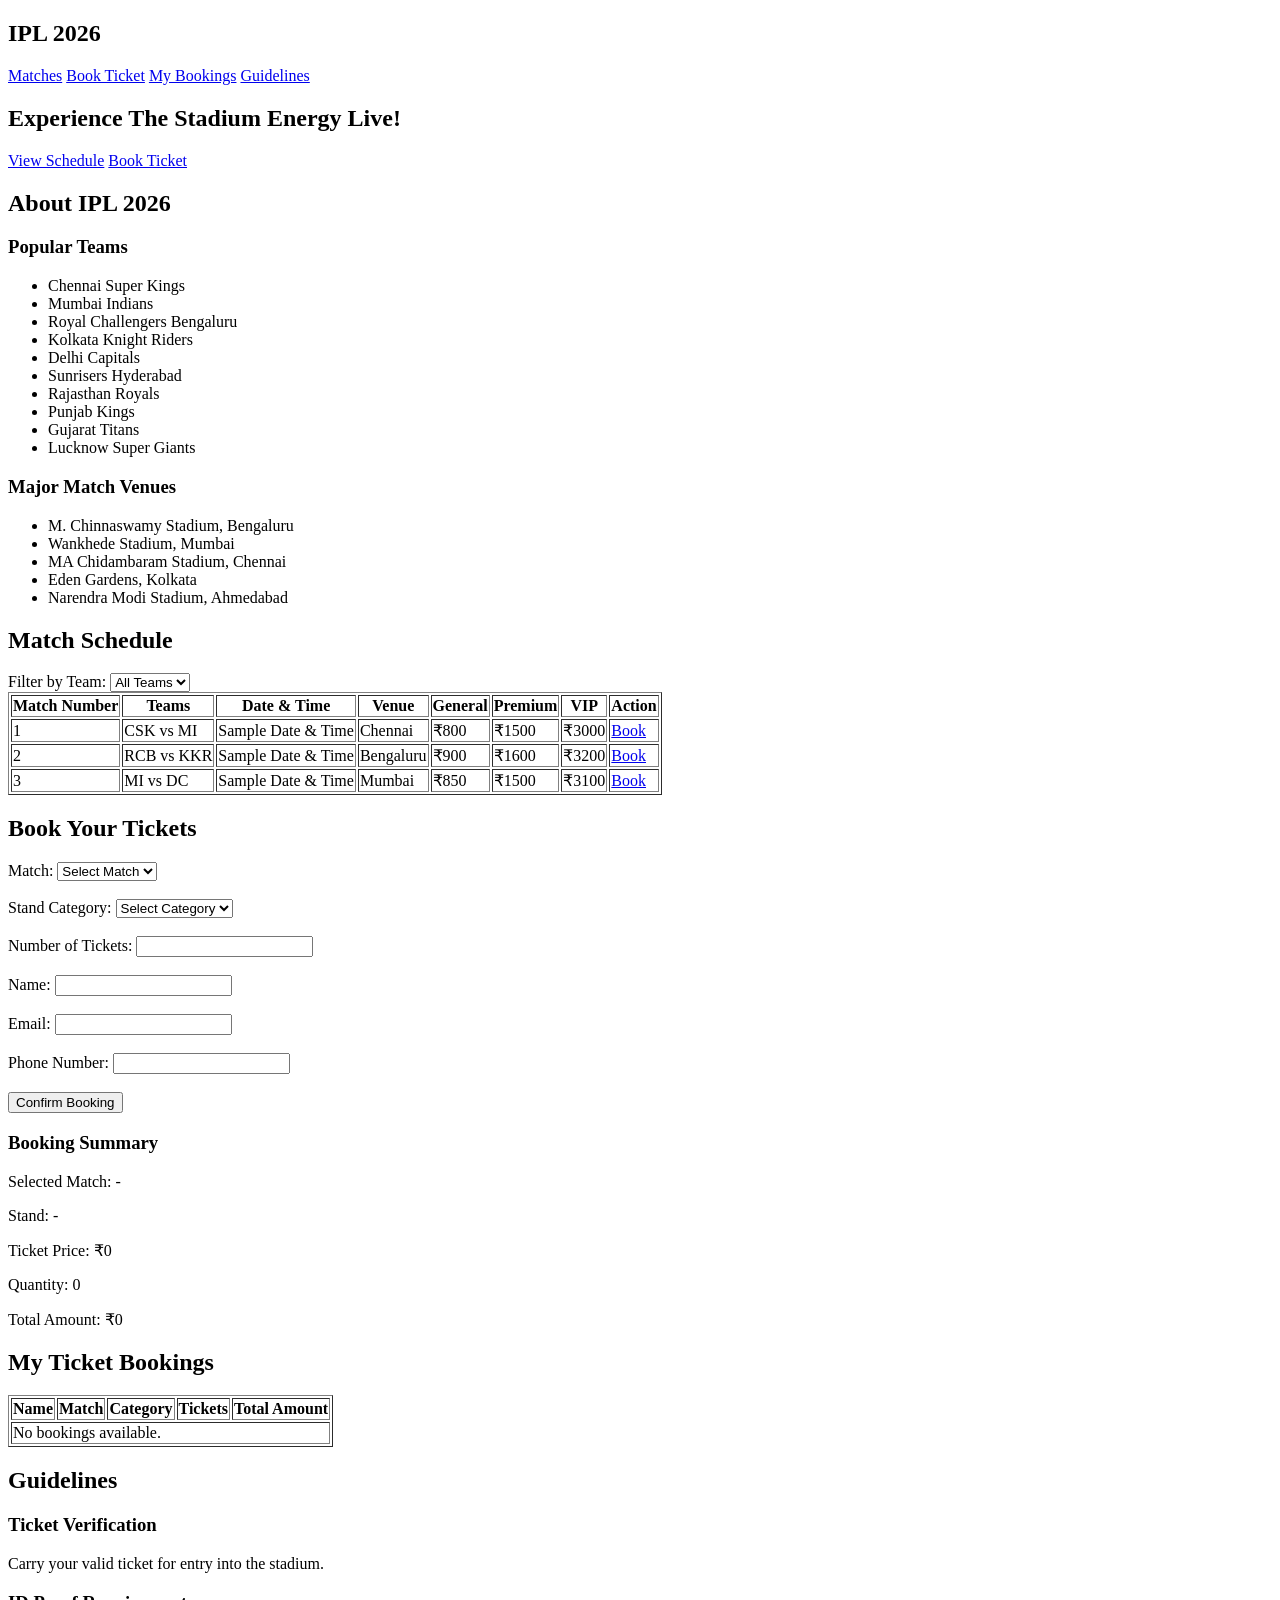
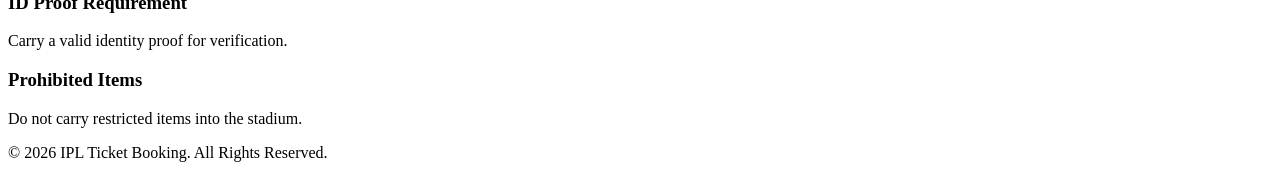
==== Webapp/index.html @ de288702 "Add Activity 1 HTML structure" ====
<!DOCTYPE html>
<html lang="en">

<head>
    <meta charset="UTF-8">
    <meta name="viewport" content="width=device-width, initial-scale=1.0">
    <title>IPL Ticket Booking</title>
    <link rel="stylesheet" href="../CSS/styles.css">
</head>

<body>

    <!-- Navigation Bar -->
    <header>
        <nav>
            <h2>IPL 2026</h2>
            <a href="#matches">Matches</a>
            <a href="#booking">Book Ticket</a>
            <a href="#my-bookings">My Bookings</a>
            <a href="#guidelines">Guidelines</a>
        </nav>
    </header>

    <main>

        <!-- Hero Section -->
        <section id="home">
            <h1>Experience The Stadium Energy Live!</h1>
            <a href="#matches">View Schedule</a>
            <a href="#booking">Book Ticket</a>
        </section>

        <!-- About IPL -->
        <section id="about">
            <h2>About IPL 2026</h2>

            <h3>Popular Teams</h3>
            <ul>
                <li>Chennai Super Kings</li>
                <li>Mumbai Indians</li>
                <li>Royal Challengers Bengaluru</li>
                <li>Kolkata Knight Riders</li>
                <li>Delhi Capitals</li>
                <li>Sunrisers Hyderabad</li>
                <li>Rajasthan Royals</li>
                <li>Punjab Kings</li>
                <li>Gujarat Titans</li>
                <li>Lucknow Super Giants</li>
            </ul>

            <h3>Major Match Venues</h3>
            <ul>
                <li>M. Chinnaswamy Stadium, Bengaluru</li>
                <li>Wankhede Stadium, Mumbai</li>
                <li>MA Chidambaram Stadium, Chennai</li>
                <li>Eden Gardens, Kolkata</li>
                <li>Narendra Modi Stadium, Ahmedabad</li>
            </ul>
        </section>

        <!-- Match Schedule -->
        <section id="matches">
            <h2>Match Schedule</h2>

            <label for="teamFilter">Filter by Team:</label>
            <select id="teamFilter">
                <option>All Teams</option>
                <option>CSK</option>
                <option>MI</option>
                <option>RCB</option>
                <option>KKR</option>
                <option>DC</option>
            </select>

            <table border="1">
                <thead>
                    <tr>
                        <th>Match Number</th>
                        <th>Teams</th>
                        <th>Date &amp; Time</th>
                        <th>Venue</th>
                        <th>General</th>
                        <th>Premium</th>
                        <th>VIP</th>
                        <th>Action</th>
                    </tr>
                </thead>

                <tbody>
                    <tr>
                        <td>1</td>
                        <td>CSK vs MI</td>
                        <td>Sample Date &amp; Time</td>
                        <td>Chennai</td>
                        <td>₹800</td>
                        <td>₹1500</td>
                        <td>₹3000</td>
                        <td><a href="#booking">Book</a></td>
                    </tr>

                    <tr>
                        <td>2</td>
                        <td>RCB vs KKR</td>
                        <td>Sample Date &amp; Time</td>
                        <td>Bengaluru</td>
                        <td>₹900</td>
                        <td>₹1600</td>
                        <td>₹3200</td>
                        <td><a href="#booking">Book</a></td>
                    </tr>

                    <tr>
                        <td>3</td>
                        <td>MI vs DC</td>
                        <td>Sample Date &amp; Time</td>
                        <td>Mumbai</td>
                        <td>₹850</td>
                        <td>₹1500</td>
                        <td>₹3100</td>
                        <td><a href="#booking">Book</a></td>
                    </tr>
                </tbody>
            </table>
        </section>

        <!-- Ticket Booking Form -->
        <section id="booking">
            <h2>Book Your Tickets</h2>

            <form>
                <label for="match">Match:</label>
                <select id="match">
                    <option>Select Match</option>
                    <option>CSK vs MI</option>
                    <option>RCB vs KKR</option>
                    <option>MI vs DC</option>
                </select>

                <br><br>

                <label for="category">Stand Category:</label>
                <select id="category">
                    <option>Select Category</option>
                    <option>General</option>
                    <option>Premium</option>
                    <option>VIP</option>
                </select>

                <br><br>

                <label for="quantity">Number of Tickets:</label>
                <input type="number" id="quantity" min="1">

                <br><br>

                <label for="name">Name:</label>
                <input type="text" id="name">

                <br><br>

                <label for="email">Email:</label>
                <input type="email" id="email">

                <br><br>

                <label for="phone">Phone Number:</label>
                <input type="tel" id="phone">

                <br><br>

                <button type="submit">Confirm Booking</button>
            </form>

            <!-- Booking Summary -->
            <aside>
                <h3>Booking Summary</h3>
                <p>Selected Match: -</p>
                <p>Stand: -</p>
                <p>Ticket Price: ₹0</p>
                <p>Quantity: 0</p>
                <p>Total Amount: ₹0</p>
            </aside>
        </section>

        <!-- My Bookings -->
        <section id="my-bookings">
            <h2>My Ticket Bookings</h2>

            <table border="1">
                <thead>
                    <tr>
                        <th>Name</th>
                        <th>Match</th>
                        <th>Category</th>
                        <th>Tickets</th>
                        <th>Total Amount</th>
                    </tr>
                </thead>

                <tbody>
                    <tr>
                        <td colspan="5">No bookings available.</td>
                    </tr>
                </tbody>
            </table>
        </section>

        <!-- Guidelines -->
        <section id="guidelines">
            <h2>Guidelines</h2>

            <article>
                <h3>Ticket Verification</h3>
                <p>Carry your valid ticket for entry into the stadium.</p>
            </article>

            <article>
                <h3>ID Proof Requirement</h3>
                <p>Carry a valid identity proof for verification.</p>
            </article>

            <article>
                <h3>Prohibited Items</h3>
                <p>Do not carry restricted items into the stadium.</p>
            </article>
        </section>

    </main>

    <!-- Footer -->
    <footer>
        <p>&copy; 2026 IPL Ticket Booking. All Rights Reserved.</p>
    </footer>

</body>
</html>
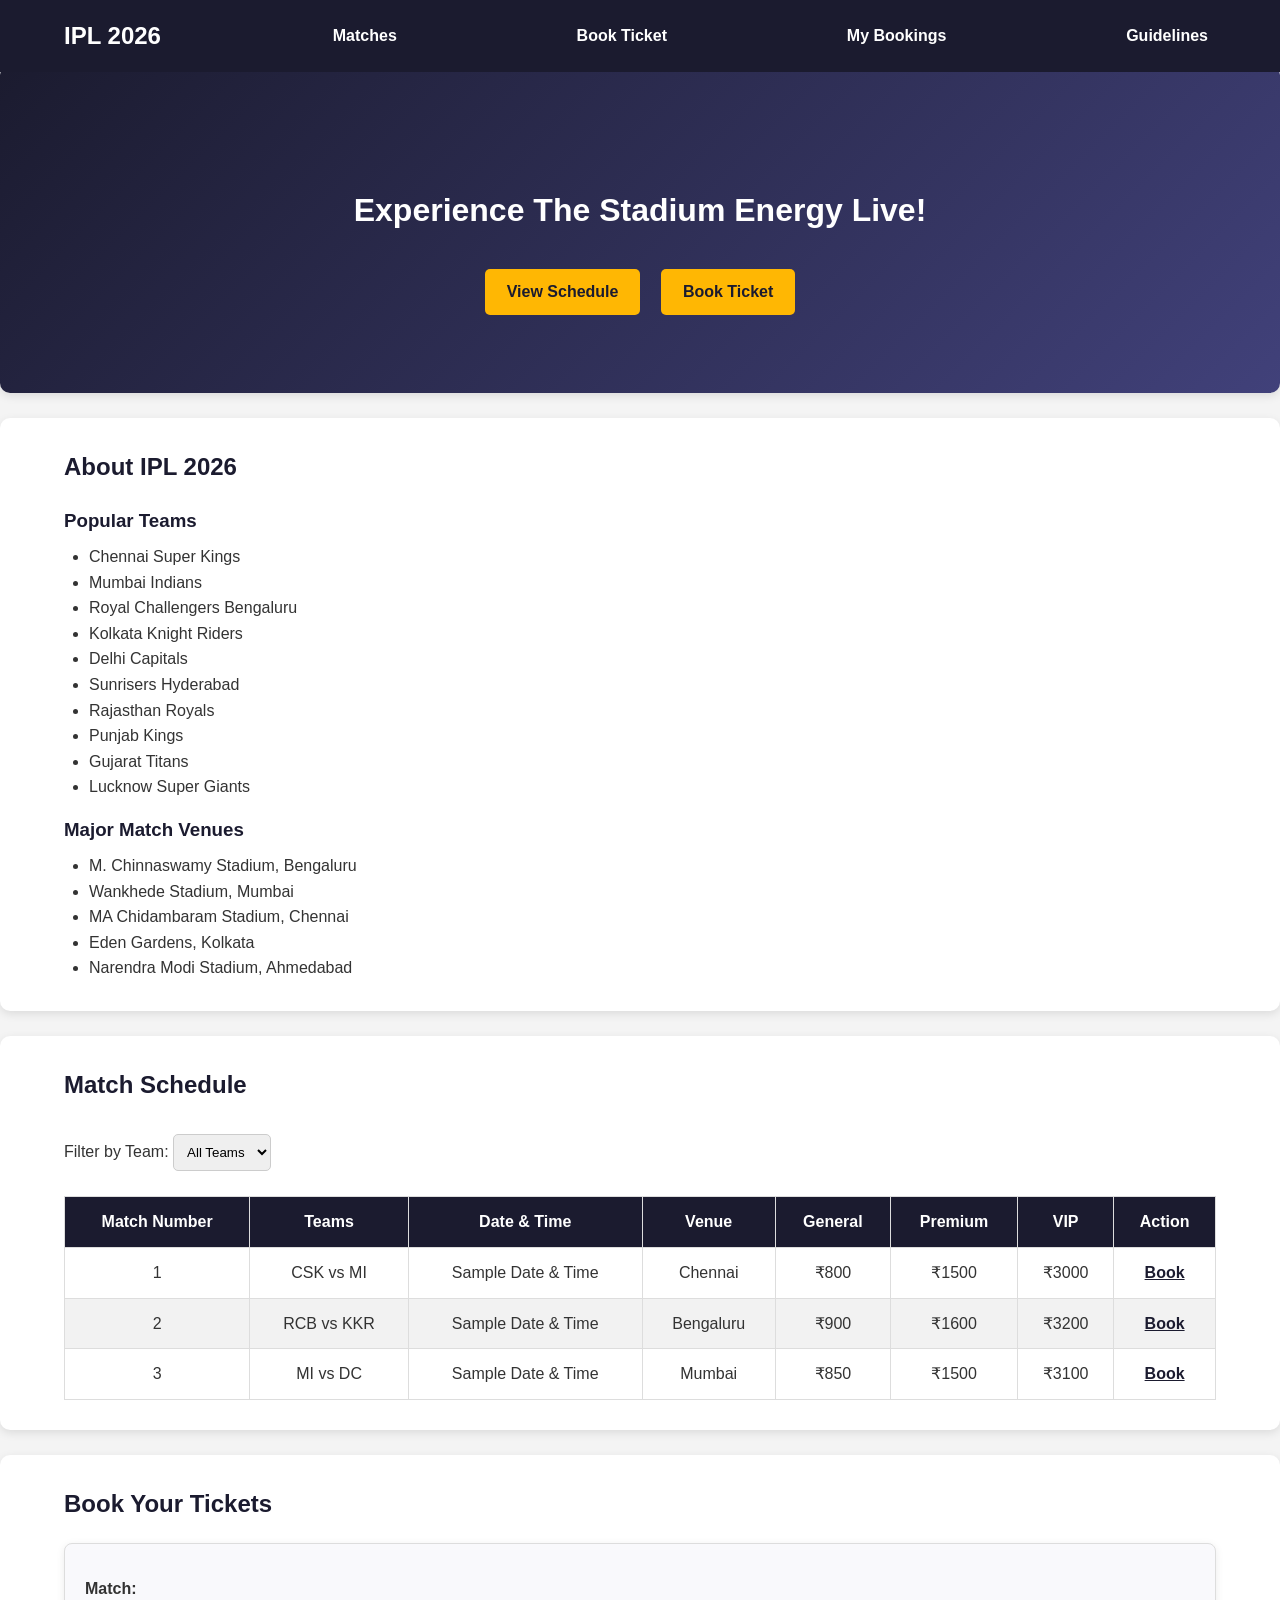
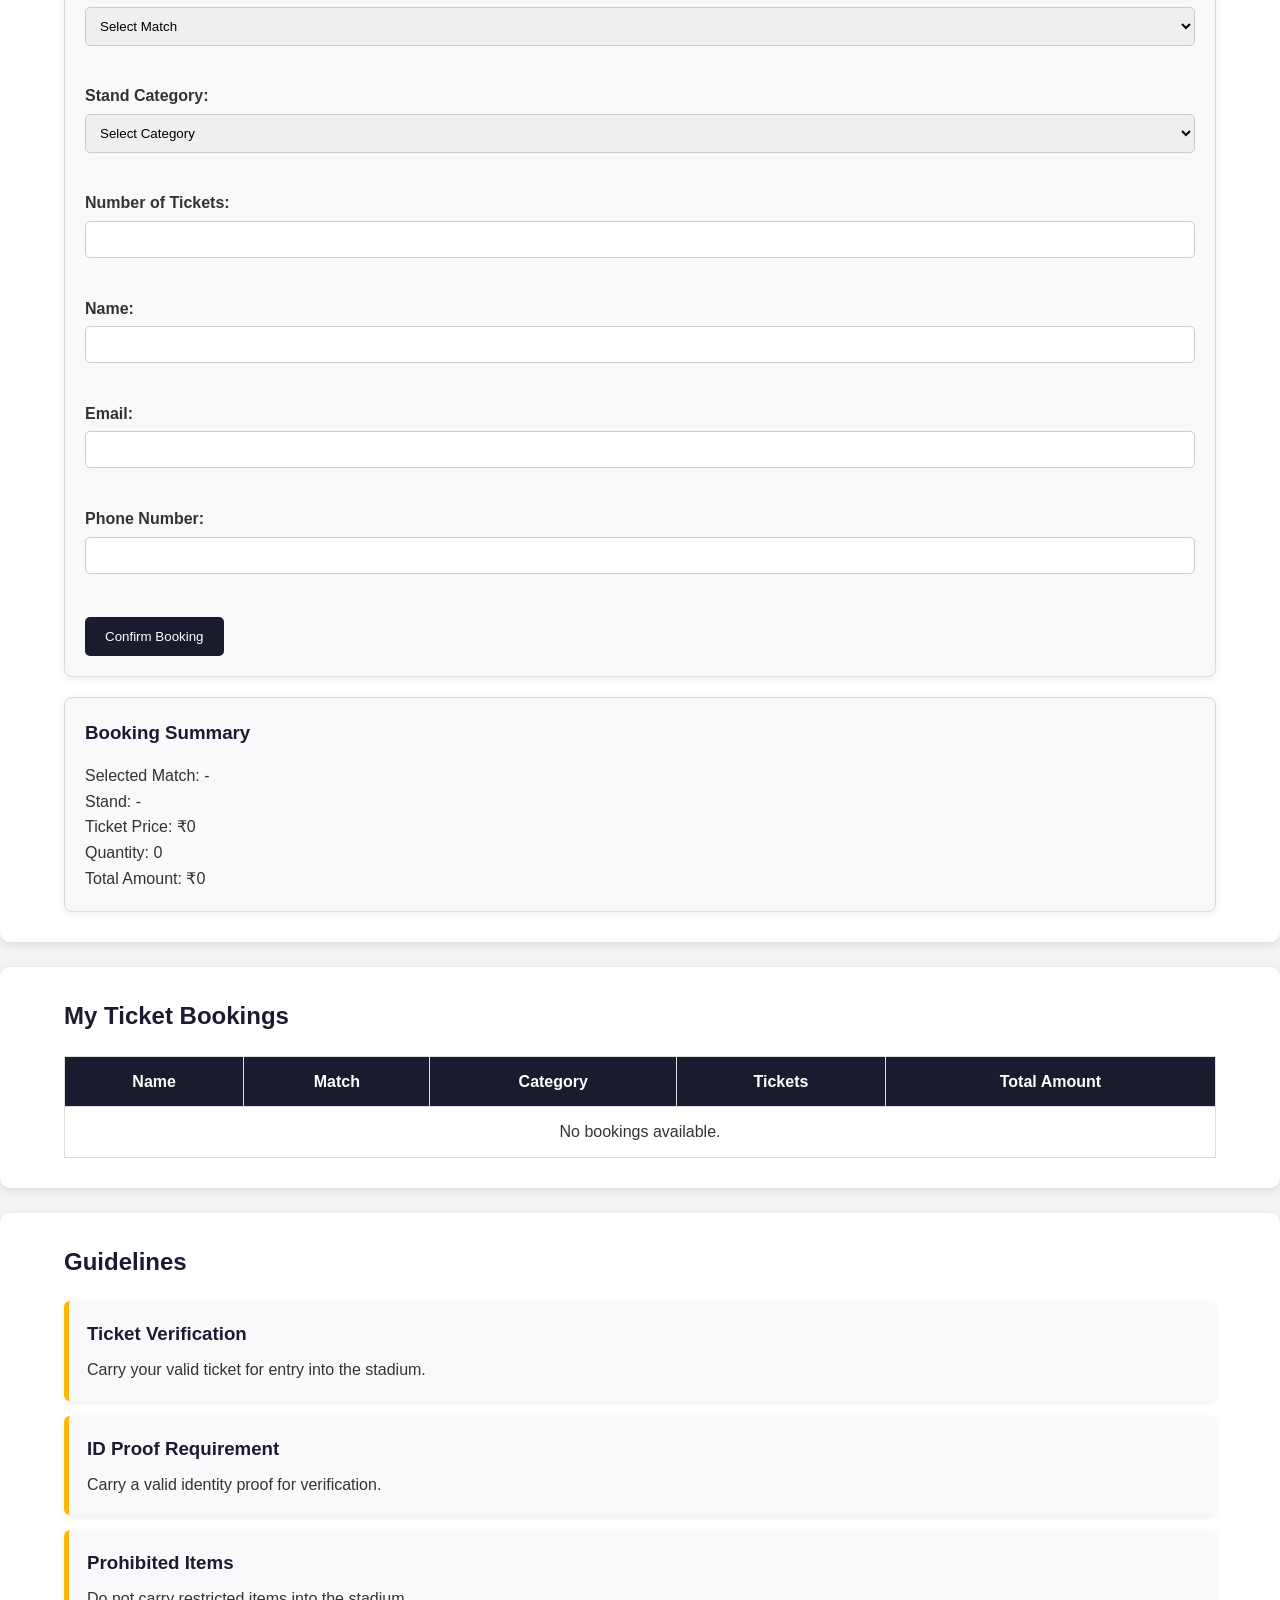
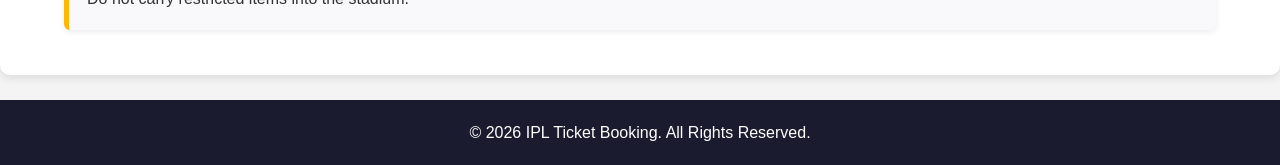
==== commit 23b6c16f: "Add Activity 3 booking form with HTML5 validation" ====
--- a/Webapp/index.html
+++ b/Webapp/index.html
@@ -16,7 +16,7 @@
         <nav>
             <h2>IPL 2026</h2>
             <a href="#matches">Matches</a>
-            <a href="#booking">Book Ticket</a>
+            <a href="booking.html">Book Ticket</a>
             <a href="#my-bookings">My Bookings</a>
             <a href="#guidelines">Guidelines</a>
         </nav>
@@ -28,7 +28,7 @@
         <section id="home">
             <h1>Experience The Stadium Energy Live!</h1>
             <a href="#matches">View Schedule</a>
-            <a href="#booking">Book Ticket</a>
+            <a href="booking.html">Book Ticket</a>
         </section>
 
         <!-- About IPL -->
--- a/CSS/styles.css
+++ b/CSS/styles.css
@@ -0,0 +1,262 @@
+
+/* 1. CSS Variables */
+:root {
+    --primary-color: #1b1b2f;
+    --accent-color: #ffb703;
+    --background-color: #f4f4f4;
+    --text-color: #333333;
+}
+
+/* 2. General Styling */
+* {
+    margin: 0;
+    padding: 0;
+    box-sizing: border-box;
+}
+
+html {
+    scroll-behavior: smooth;
+}
+
+body {
+    font-family: Arial, sans-serif;
+    background-color: var(--background-color);
+    color: var(--text-color);
+    line-height: 1.6;
+}
+
+/* 3. Navigation Bar */
+header {
+    background-color: var(--primary-color);
+    padding: 15px 5%;
+    position: fixed;
+    top: 0;
+    left: 0;
+    width: 100%;
+    z-index: 1000;
+}
+
+nav {
+    display: flex;
+    justify-content: space-between;
+    align-items: center;
+    flex-wrap: wrap;
+    gap: 15px;
+}
+
+nav h2 {
+    color: white;
+}
+
+nav a {
+    color: white;
+    text-decoration: none;
+    font-weight: bold;
+    padding: 8px;
+}
+
+nav a:hover {
+    color: var(--accent-color);
+}
+
+/* 4. Hero Section */
+#home {
+    background: linear-gradient(135deg, #1b1b2f, #41417a);
+    color: white;
+    text-align: center;
+    padding: 120px 20px 70px;
+    margin-top: 65px;
+}
+
+#home h1 {
+    font-size: 32px;
+    margin-bottom: 25px;
+}
+
+#home a {
+    display: inline-block;
+    background-color: var(--accent-color);
+    color: var(--primary-color);
+    text-decoration: none;
+    padding: 10px 22px;
+    margin: 8px;
+    border-radius: 5px;
+    font-weight: bold;
+}
+
+#home a:hover {
+    background-color: white;
+}
+
+/* 5. Common Section Styling */
+section {
+    background-color: white;
+    padding: 30px 5%;
+    margin: 25px auto;
+    border-radius: 10px;
+    box-shadow: 0 3px 10px rgba(0, 0, 0, 0.1);
+}
+
+section h2 {
+    color: var(--primary-color);
+    margin-bottom: 20px;
+}
+
+/* 6. About Section */
+#about h3 {
+    margin: 15px 0 8px;
+    color: var(--primary-color);
+}
+
+#about ul {
+    padding-left: 25px;
+}
+
+/* 7. Match Schedule Table */
+#matches select {
+    padding: 9px;
+    margin: 10px 0;
+    border: 1px solid #ccc;
+    border-radius: 5px;
+}
+
+table {
+    width: 100%;
+    border-collapse: collapse;
+    margin-top: 15px;
+    background-color: white;
+}
+
+th, td {
+    border: 1px solid #ddd;
+    padding: 12px;
+    text-align: center;
+}
+
+th {
+    background-color: var(--primary-color);
+    color: white;
+}
+
+tr:nth-child(even) {
+    background-color: #f2f2f2;
+}
+
+td a {
+    color: var(--primary-color);
+    font-weight: bold;
+}
+
+/* 8. Booking Form */
+#booking form {
+    padding: 20px;
+    background-color: #f9f9fc;
+    border: 1px solid #ddd;
+    border-radius: 8px;
+    box-shadow: 0 2px 8px rgba(0, 0, 0, 0.08);
+}
+
+#booking label {
+    display: block;
+    margin-top: 12px;
+    font-weight: bold;
+}
+
+#booking input,
+#booking select {
+    width: 100%;
+    padding: 10px;
+    margin-top: 5px;
+    border: 1px solid #ccc;
+    border-radius: 5px;
+}
+
+/* 9. Buttons */
+button {
+    background-color: var(--primary-color);
+    color: white;
+    padding: 12px 20px;
+    margin-top: 18px;
+    border: none;
+    border-radius: 5px;
+    cursor: pointer;
+}
+
+button:hover {
+    background-color: var(--accent-color);
+    color: var(--primary-color);
+}
+
+/* 10. Booking Summary Card */
+#booking aside {
+    background-color: #f9f9fc;
+    padding: 20px;
+    margin-top: 20px;
+    border: 1px solid #ddd;
+    border-radius: 8px;
+    box-shadow: 0 2px 8px rgba(0, 0, 0, 0.08);
+}
+
+#booking aside h3 {
+    color: var(--primary-color);
+    margin-bottom: 15px;
+}
+
+/* 11. My Bookings Section */
+#my-bookings {
+    overflow-x: auto;
+}
+
+/* 12. Guidelines Cards */
+#guidelines article {
+    background-color: #f9f9fc;
+    padding: 18px;
+    margin: 15px 0;
+    border-left: 5px solid var(--accent-color);
+    border-radius: 6px;
+    box-shadow: 0 2px 6px rgba(0, 0, 0, 0.08);
+}
+
+#guidelines article h3 {
+    color: var(--primary-color);
+    margin-bottom: 8px;
+}
+
+/* 13. Footer */
+footer {
+    background-color: var(--primary-color);
+    color: white;
+    text-align: center;
+    padding: 20px;
+    margin-top: 25px;
+}
+
+/* 14. Responsive Design */
+@media (max-width: 700px) {
+    nav {
+        justify-content: center;
+    }
+
+    nav h2 {
+        width: 100%;
+        text-align: center;
+    }
+
+    #home h1 {
+        font-size: 25px;
+    }
+
+    #matches {
+        overflow-x: auto;
+    }
+
+    #matches table {
+        min-width: 650px;
+    }
+}
+
+/* Booking Page Spacing */
+.booking-main {
+    padding-top: 85px;
+}
+
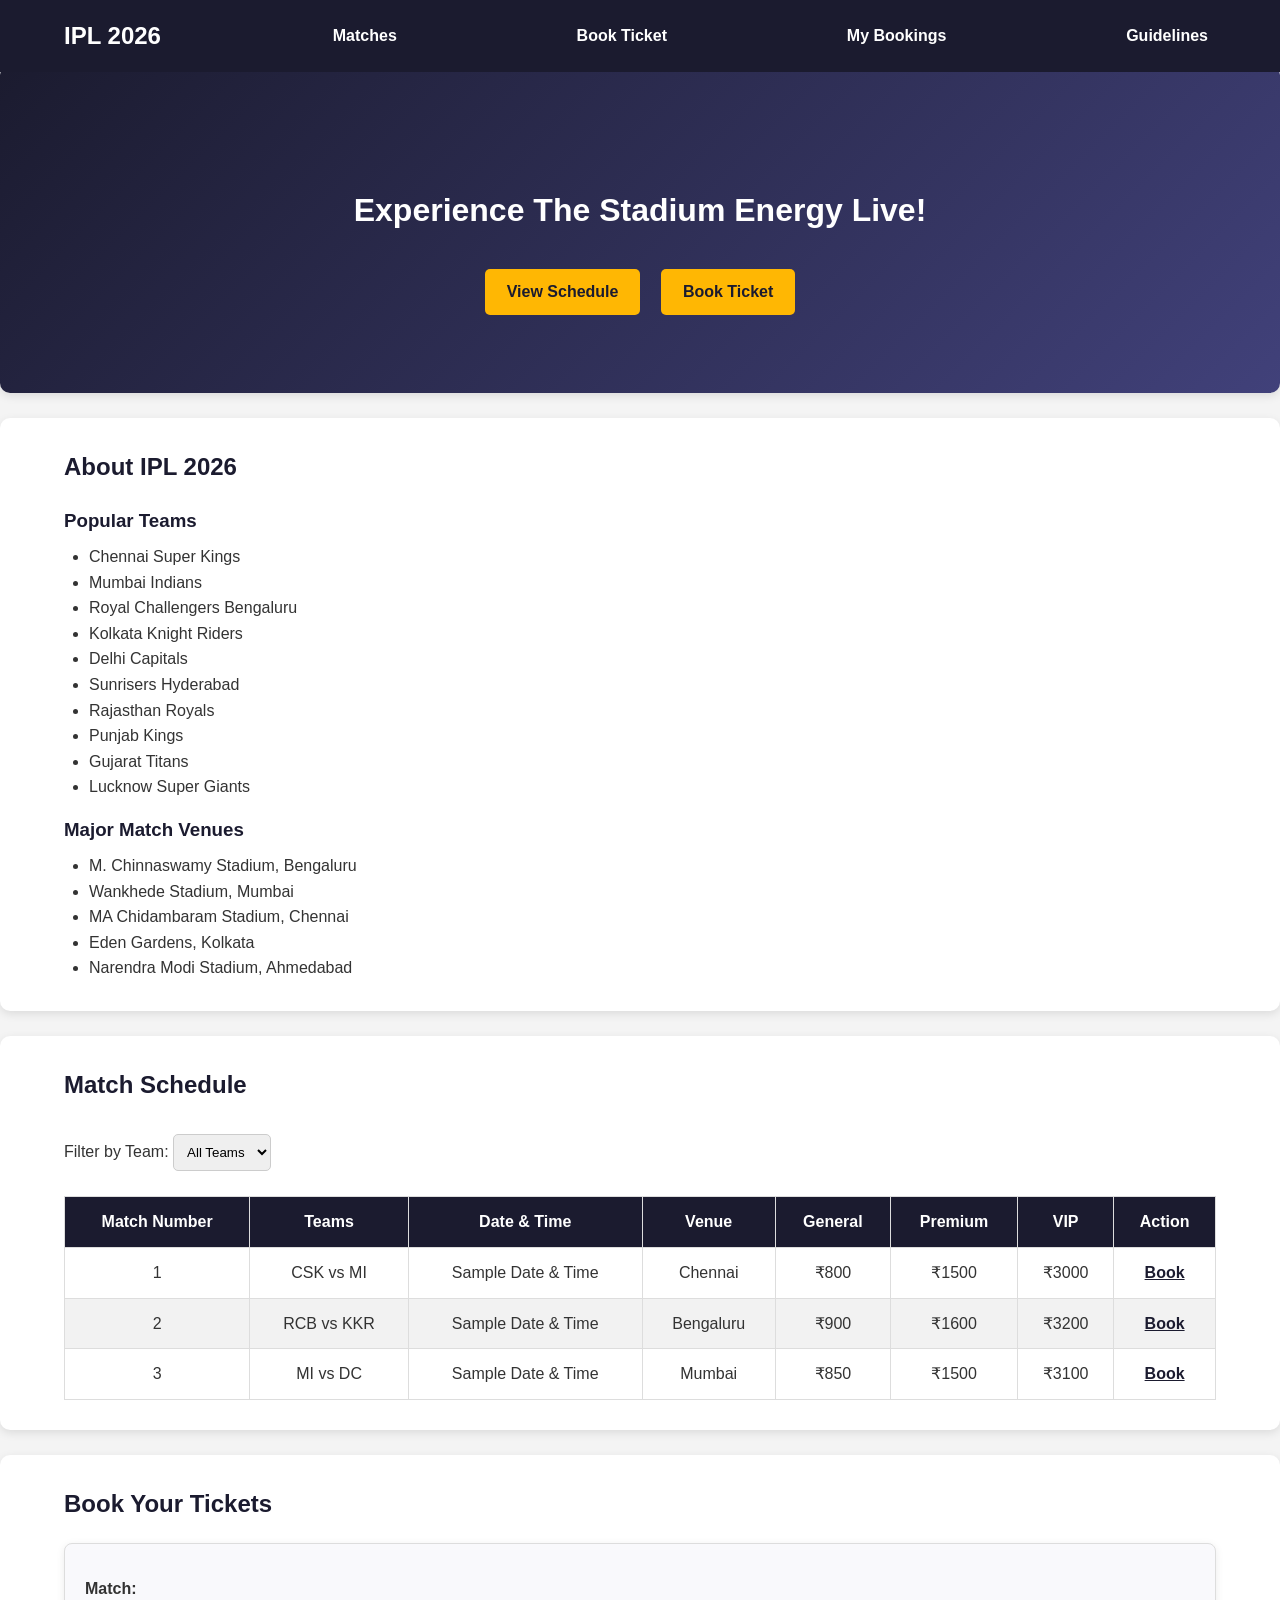
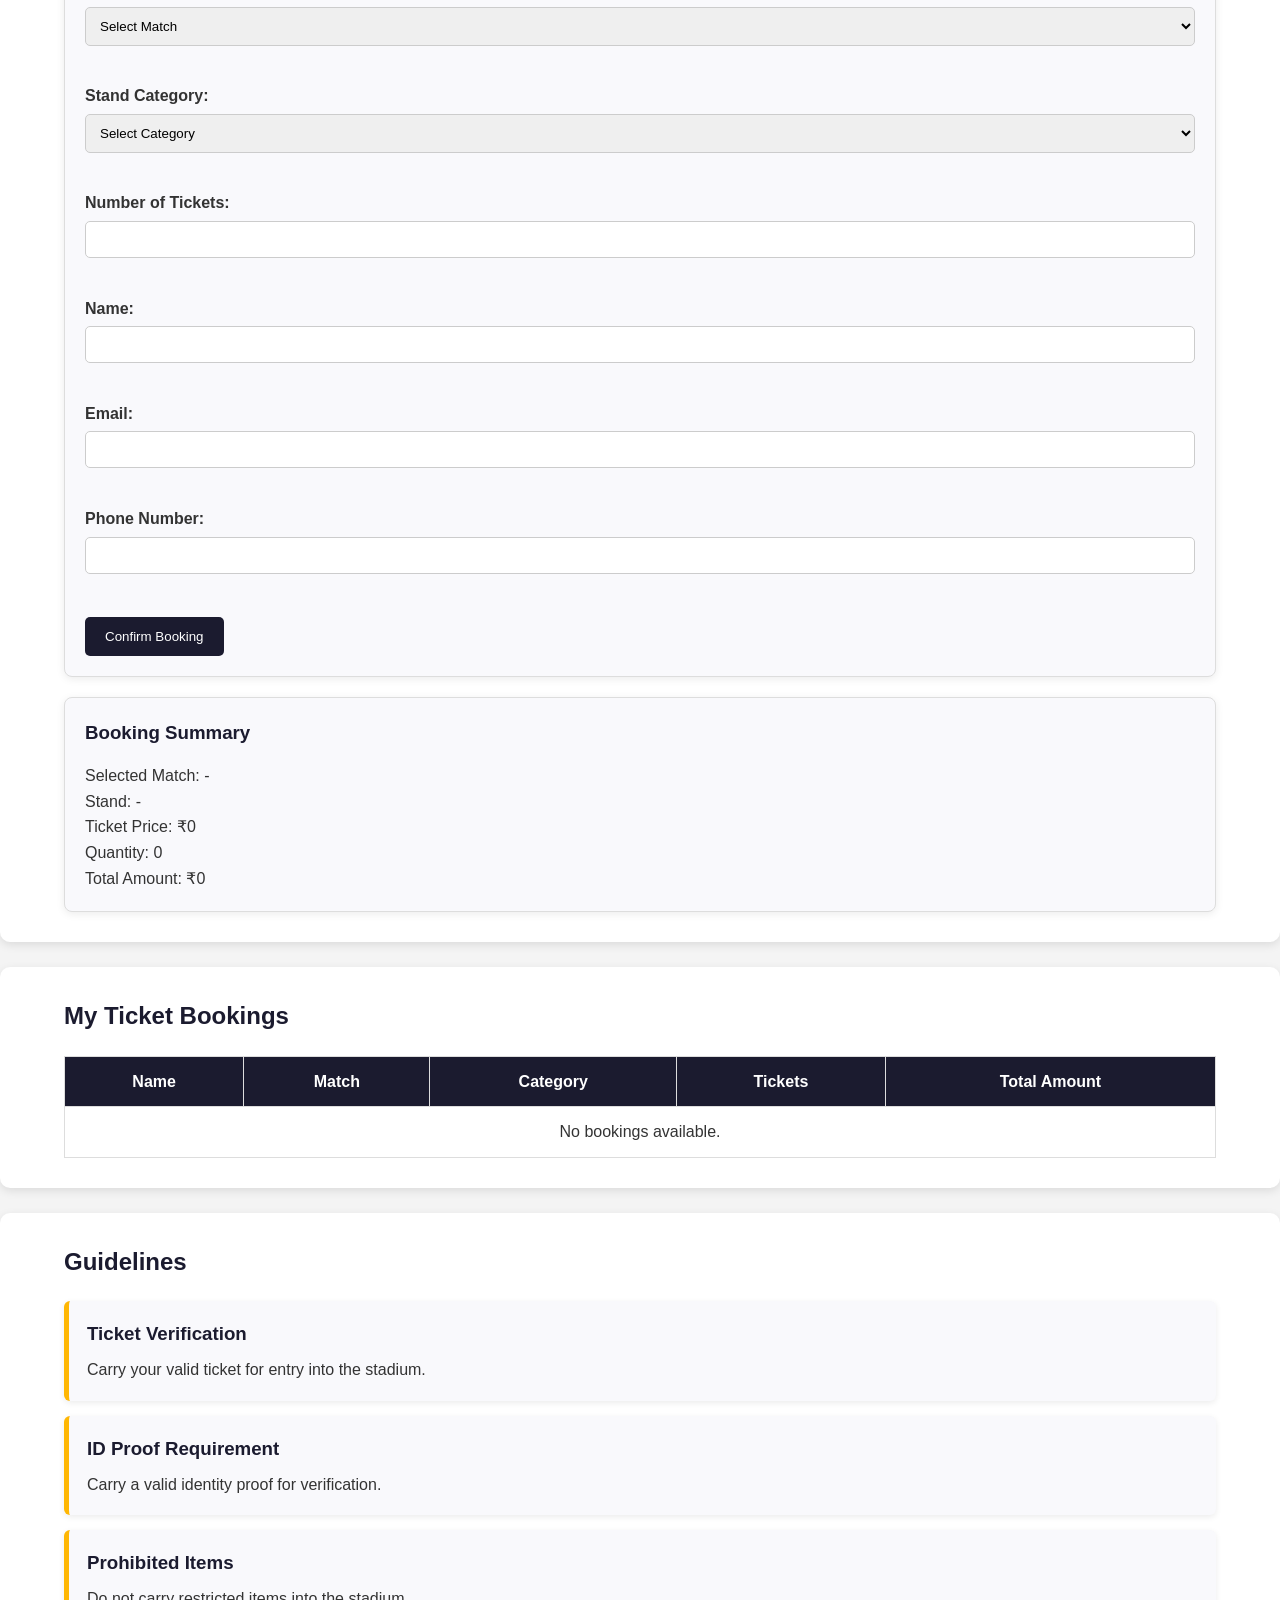
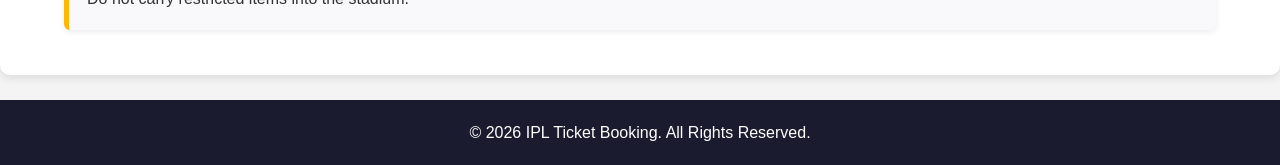
==== commit 59e9af30: "Complete Activity 5 JavaScript interactions" ====
--- a/Webapp/index.html
+++ b/Webapp/index.html
@@ -28,7 +28,7 @@
         <section id="home">
             <h1>Experience The Stadium Energy Live!</h1>
             <a href="#matches">View Schedule</a>
-            <a href="booking.html">Book Ticket</a>
+            <a href="#booking">Book Ticket</a>
         </section>
 
         <!-- About IPL -->
@@ -65,12 +65,12 @@
 
             <label for="teamFilter">Filter by Team:</label>
             <select id="teamFilter">
-                <option>All Teams</option>
-                <option>CSK</option>
-                <option>MI</option>
-                <option>RCB</option>
-                <option>KKR</option>
-                <option>DC</option>
+                <option value="all">All Teams</option>
+                <option value="CSK">CSK</option>
+                <option value="MI">MI</option>
+                <option value="RCB">RCB</option>
+                <option value="KKR">KKR</option>
+                <option value="DC">DC</option>
             </select>
 
             <table border="1">
@@ -87,8 +87,8 @@
                     </tr>
                 </thead>
 
-                <tbody>
-                    <tr>
+                <tbody id="matchTable">
+                    <tr data-teams="CSK MI">
                         <td>1</td>
                         <td>CSK vs MI</td>
                         <td>Sample Date &amp; Time</td>
@@ -96,10 +96,10 @@
                         <td>₹800</td>
                         <td>₹1500</td>
                         <td>₹3000</td>
-                        <td><a href="#booking">Book</a></td>
-                    </tr>
-
-                    <tr>
+                        <td><a href="#booking" class="book-btn">Book</a></td>
+                    </tr>
+
+                    <tr data-teams="RCB KKR">
                         <td>2</td>
                         <td>RCB vs KKR</td>
                         <td>Sample Date &amp; Time</td>
@@ -107,10 +107,10 @@
                         <td>₹900</td>
                         <td>₹1600</td>
                         <td>₹3200</td>
-                        <td><a href="#booking">Book</a></td>
-                    </tr>
-
-                    <tr>
+                        <td><a href="#booking" class="book-btn">Book</a></td>
+                    </tr>
+
+                    <tr data-teams="MI DC">
                         <td>3</td>
                         <td>MI vs DC</td>
                         <td>Sample Date &amp; Time</td>
@@ -118,7 +118,7 @@
                         <td>₹850</td>
                         <td>₹1500</td>
                         <td>₹3100</td>
-                        <td><a href="#booking">Book</a></td>
+                        <td><a href="#booking" class="book-btn">Book</a></td>
                     </tr>
                 </tbody>
             </table>
@@ -128,10 +128,10 @@
         <section id="booking">
             <h2>Book Your Tickets</h2>
 
-            <form>
+            <form id="bookingForm">
                 <label for="match">Match:</label>
                 <select id="match">
-                    <option>Select Match</option>
+                    <option value="">Select Match</option>
                     <option>CSK vs MI</option>
                     <option>RCB vs KKR</option>
                     <option>MI vs DC</option>
@@ -141,7 +141,7 @@
 
                 <label for="category">Stand Category:</label>
                 <select id="category">
-                    <option>Select Category</option>
+                    <option value="">Select Category</option>
                     <option>General</option>
                     <option>Premium</option>
                     <option>VIP</option>
@@ -175,11 +175,11 @@
             <!-- Booking Summary -->
             <aside>
                 <h3>Booking Summary</h3>
-                <p>Selected Match: -</p>
-                <p>Stand: -</p>
-                <p>Ticket Price: ₹0</p>
-                <p>Quantity: 0</p>
-                <p>Total Amount: ₹0</p>
+                <p>Selected Match: <span id="summaryMatch">-</span></p>
+                <p>Stand: <span id="summaryCategory">-</span></p>
+                <p>Ticket Price: ₹<span id="ticketPrice">0</span></p>
+                <p>Quantity: <span id="summaryQuantity">0</span></p>
+                <p>Total Amount: ₹<span id="totalPrice">0</span></p>
             </aside>
         </section>
 
@@ -198,7 +198,7 @@
                     </tr>
                 </thead>
 
-                <tbody>
+                <tbody id="bookingTable">
                     <tr>
                         <td colspan="5">No bookings available.</td>
                     </tr>
@@ -233,5 +233,11 @@
         <p>&copy; 2026 IPL Ticket Booking. All Rights Reserved.</p>
     </footer>
 
+    <!-- Toast Notification -->
+    <div id="toast" class="toast"></div>
+
+    <!-- JavaScript -->
+    <script src="../JS/app.js"></script>
+
 </body>
 </html>
--- a/CSS/styles.css
+++ b/CSS/styles.css
@@ -259,4 +259,22 @@
 .booking-main {
     padding-top: 85px;
 }
-
+/* Toast Notification */
+.toast {
+    visibility: hidden;
+    min-width: 250px;
+    background-color: #333;
+    color: white;
+    text-align: center;
+    border-radius: 8px;
+    padding: 15px;
+    position: fixed;
+    bottom: 30px;
+    left: 50%;
+    transform: translateX(-50%);
+    z-index: 1000;
+}
+
+.toast.show {
+    visibility: visible;
+}
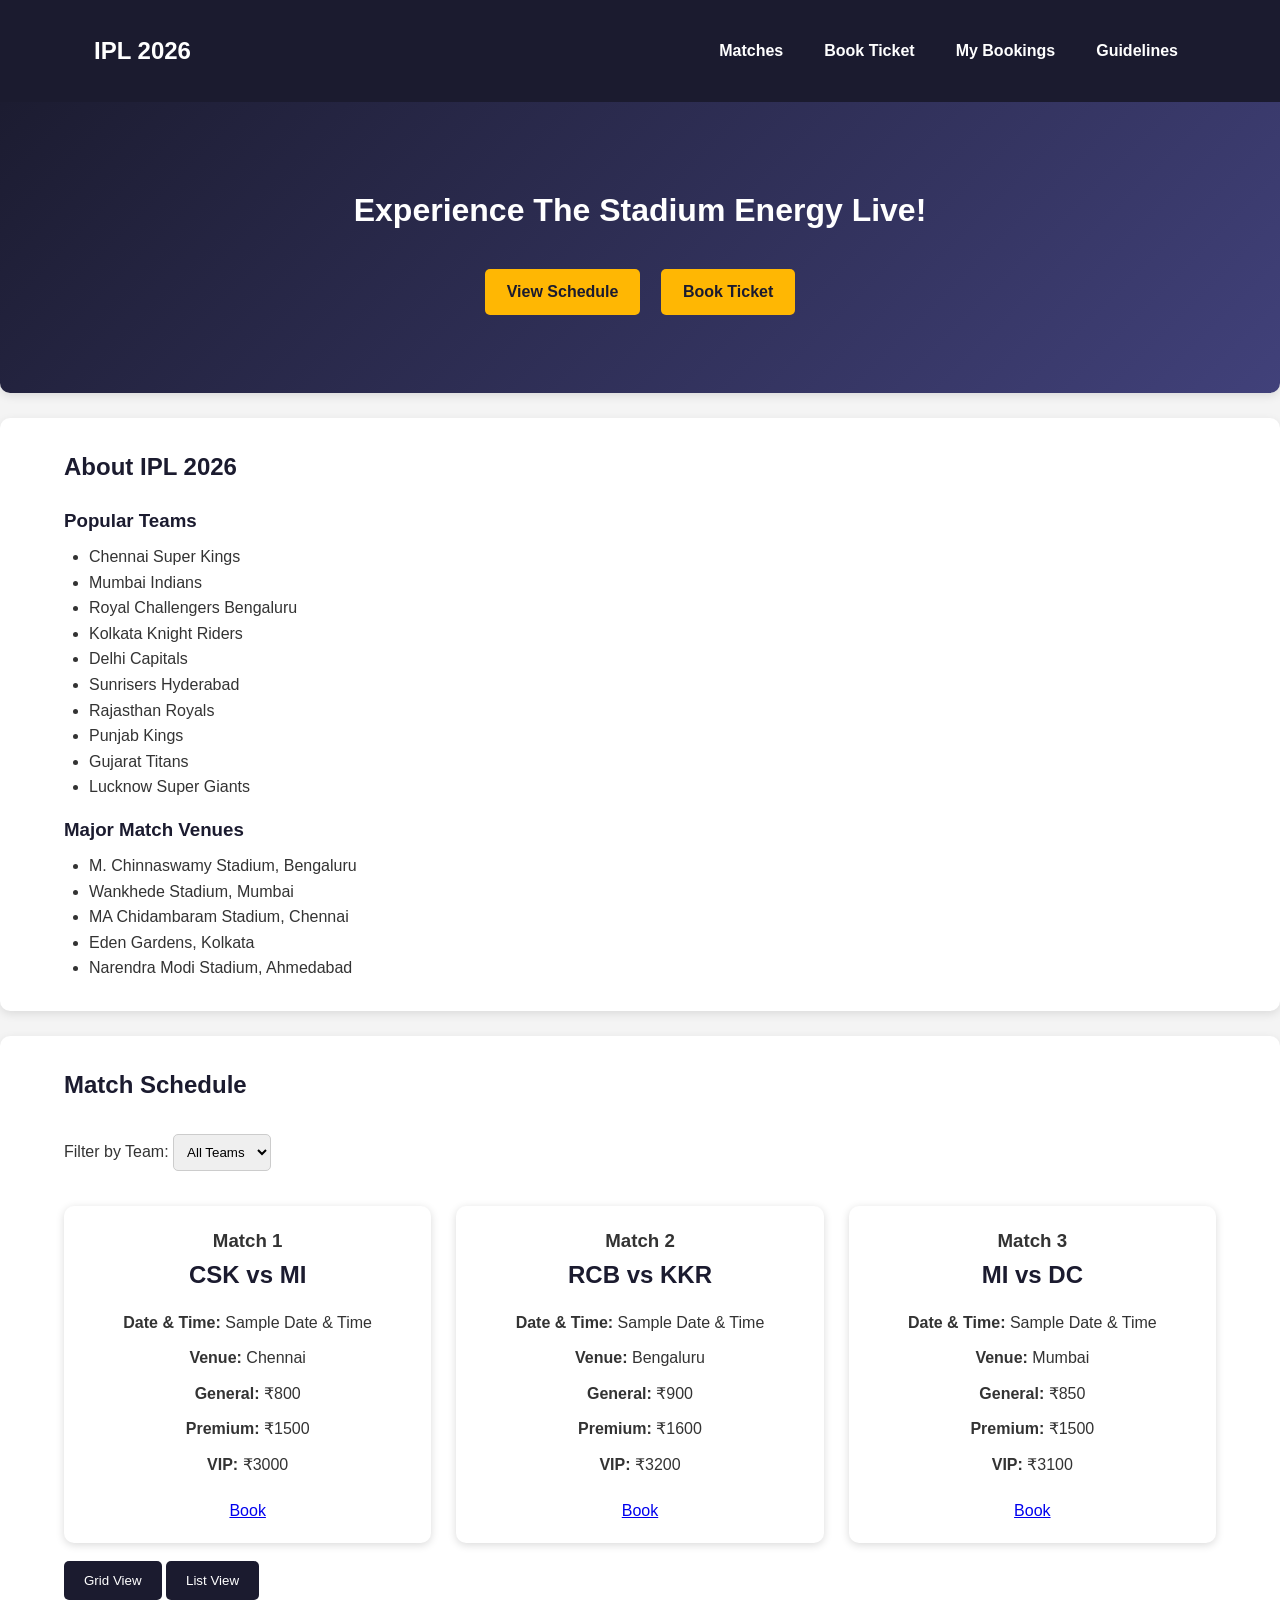
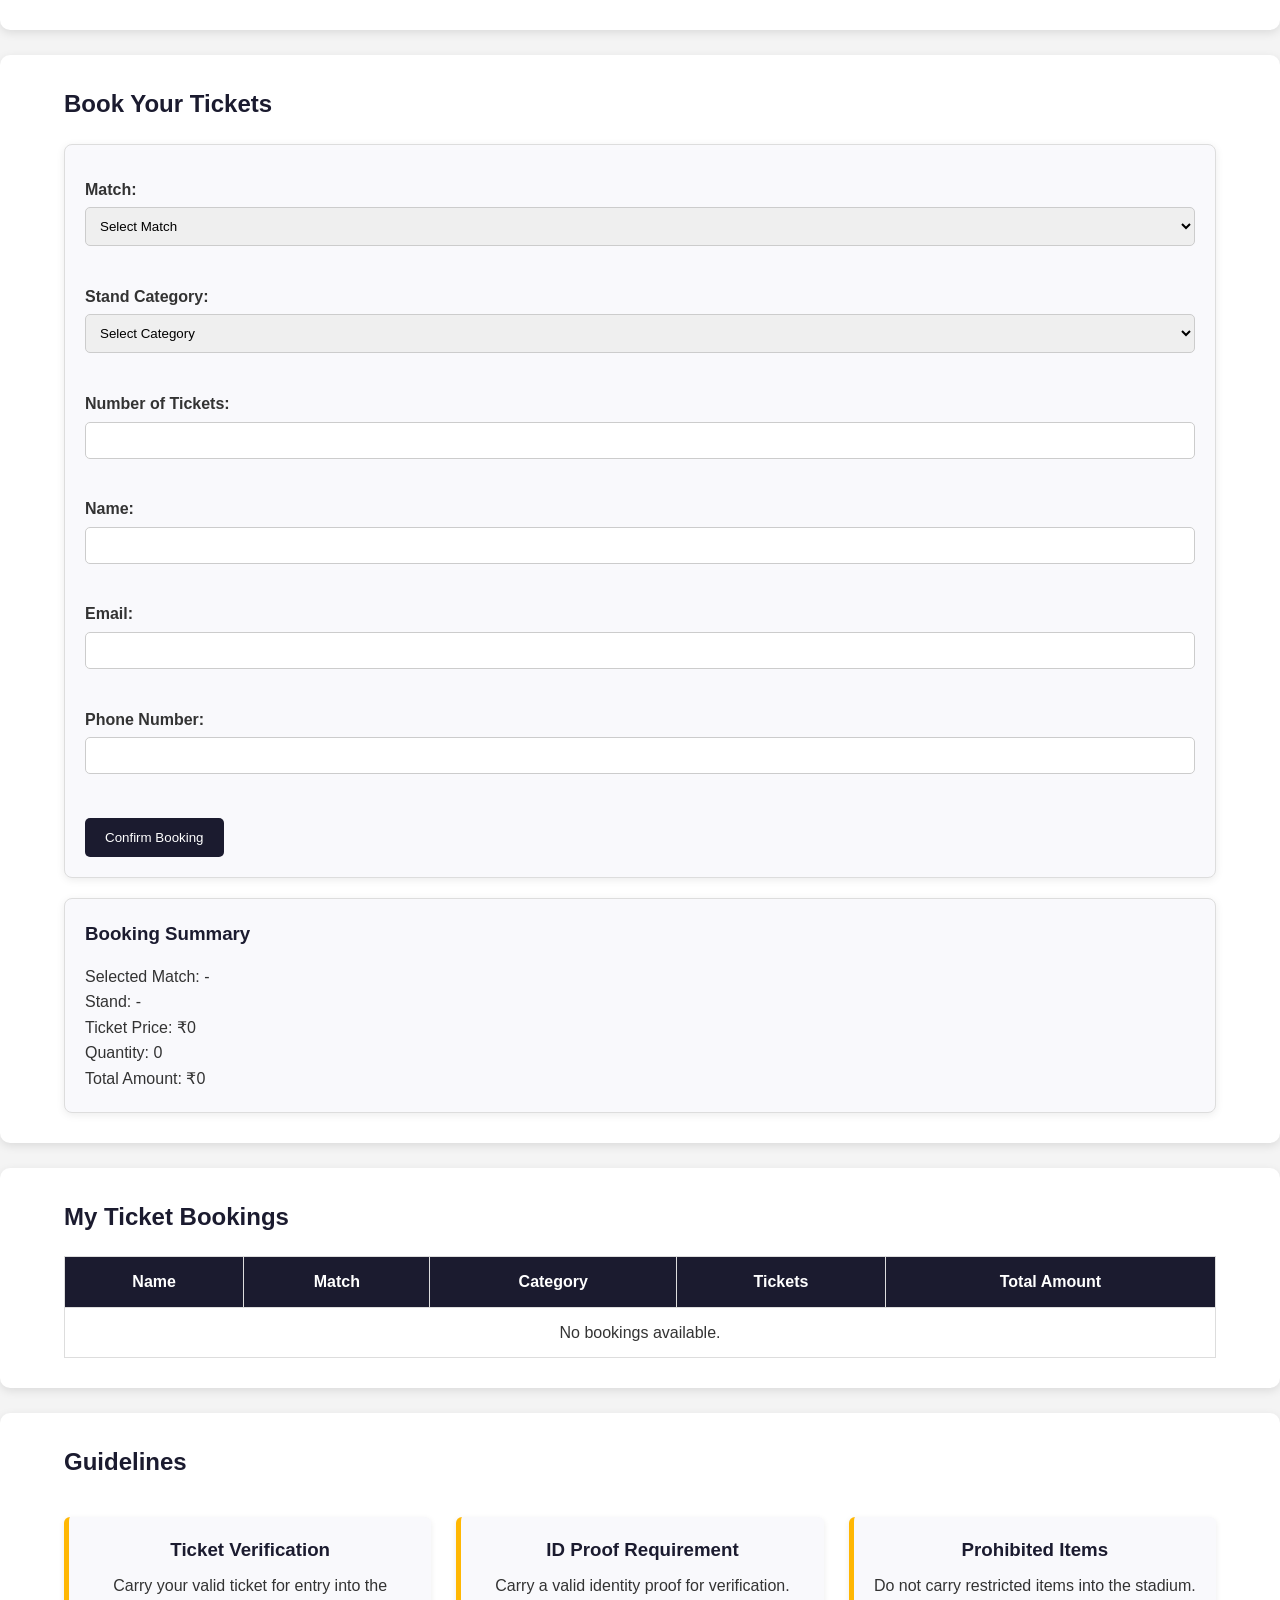
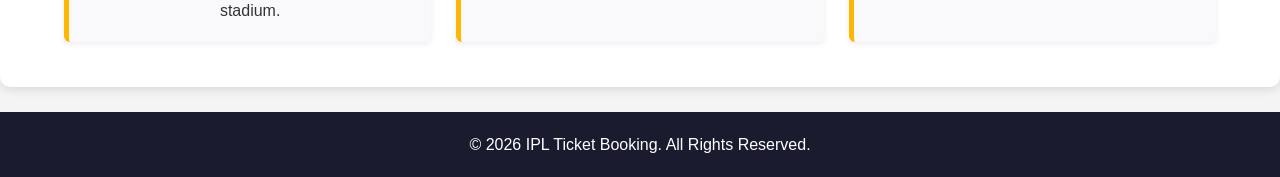
==== commit 5bce8f5d: "Complete Activity 8 responsive layout with Grid and Flexbox" ====
--- a/Webapp/index.html
+++ b/Webapp/index.html
@@ -11,16 +11,25 @@
 
 <body>
 
-    <!-- Navigation Bar -->
-    <header>
-        <nav>
-            <h2>IPL 2026</h2>
+    
+<!-- Navigation Bar -->
+<header>
+    <nav class="navbar">
+        <h2 class="logo">IPL 2026</h2>
+
+        <button class="menu-toggle" id="menuToggle" aria-label="Toggle navigation" aria-expanded="false">
+            ☰
+        </button>
+
+        <div class="nav-links" id="navLinks">
             <a href="#matches">Matches</a>
             <a href="booking.html">Book Ticket</a>
             <a href="#my-bookings">My Bookings</a>
             <a href="#guidelines">Guidelines</a>
-        </nav>
-    </header>
+        </div>
+    </nav>
+</header>
+
 
     <main>
 
@@ -73,55 +82,48 @@
                 <option value="DC">DC</option>
             </select>
 
-            <table border="1">
-                <thead>
-                    <tr>
-                        <th>Match Number</th>
-                        <th>Teams</th>
-                        <th>Date &amp; Time</th>
-                        <th>Venue</th>
-                        <th>General</th>
-                        <th>Premium</th>
-                        <th>VIP</th>
-                        <th>Action</th>
-                    </tr>
-                </thead>
-
-                <tbody id="matchTable">
-                    <tr data-teams="CSK MI">
-                        <td>1</td>
-                        <td>CSK vs MI</td>
-                        <td>Sample Date &amp; Time</td>
-                        <td>Chennai</td>
-                        <td>₹800</td>
-                        <td>₹1500</td>
-                        <td>₹3000</td>
-                        <td><a href="#booking" class="book-btn">Book</a></td>
-                    </tr>
-
-                    <tr data-teams="RCB KKR">
-                        <td>2</td>
-                        <td>RCB vs KKR</td>
-                        <td>Sample Date &amp; Time</td>
-                        <td>Bengaluru</td>
-                        <td>₹900</td>
-                        <td>₹1600</td>
-                        <td>₹3200</td>
-                        <td><a href="#booking" class="book-btn">Book</a></td>
-                    </tr>
-
-                    <tr data-teams="MI DC">
-                        <td>3</td>
-                        <td>MI vs DC</td>
-                        <td>Sample Date &amp; Time</td>
-                        <td>Mumbai</td>
-                        <td>₹850</td>
-                        <td>₹1500</td>
-                        <td>₹3100</td>
-                        <td><a href="#booking" class="book-btn">Book</a></td>
-                    </tr>
-                </tbody>
-            </table>
+            
+<div class="match-grid" id="matchTable">
+
+    <div class="match-card" data-teams="CSK MI">
+        <h3>Match 1</h3>
+        <h2>CSK vs MI</h2>
+        <p><strong>Date & Time:</strong> Sample Date & Time</p>
+        <p><strong>Venue:</strong> Chennai</p>
+        <p><strong>General:</strong> ₹800</p>
+        <p><strong>Premium:</strong> ₹1500</p>
+        <p><strong>VIP:</strong> ₹3000</p>
+        <a href="#booking" class="book-btn">Book</a>
+    </div>
+
+    <div class="match-card" data-teams="RCB KKR">
+        <h3>Match 2</h3>
+        <h2>RCB vs KKR</h2>
+        <p><strong>Date & Time:</strong> Sample Date & Time</p>
+        <p><strong>Venue:</strong> Bengaluru</p>
+        <p><strong>General:</strong> ₹900</p>
+        <p><strong>Premium:</strong> ₹1600</p>
+        <p><strong>VIP:</strong> ₹3200</p>
+        <a href="#booking" class="book-btn">Book</a>
+    </div>
+
+    <div class="match-card" data-teams="MI DC">
+        <h3>Match 3</h3>
+        <h2>MI vs DC</h2>
+        <p><strong>Date & Time:</strong> Sample Date & Time</p>
+        <p><strong>Venue:</strong> Mumbai</p>
+        <p><strong>General:</strong> ₹850</p>
+        <p><strong>Premium:</strong> ₹1500</p>
+        <p><strong>VIP:</strong> ₹3100</p>
+        <a href="#booking" class="book-btn">Book</a>
+    </div>
+
+</div>
+<div class="view-controls">
+    <button id="gridViewBtn">Grid View</button>
+    <button id="listViewBtn">List View</button>
+</div>
+
         </section>
 
         <!-- Ticket Booking Form -->
@@ -207,24 +209,31 @@
         </section>
 
         <!-- Guidelines -->
-        <section id="guidelines">
-            <h2>Guidelines</h2>
-
-            <article>
-                <h3>Ticket Verification</h3>
-                <p>Carry your valid ticket for entry into the stadium.</p>
-            </article>
-
-            <article>
-                <h3>ID Proof Requirement</h3>
-                <p>Carry a valid identity proof for verification.</p>
-            </article>
-
-            <article>
-                <h3>Prohibited Items</h3>
-                <p>Do not carry restricted items into the stadium.</p>
-            </article>
-        </section>
+        
+<!-- Guidelines Section -->
+<section id="guidelines">
+    <h2>Guidelines</h2>
+
+    <div class="guidelines-grid">
+
+        <article>
+            <h3>Ticket Verification</h3>
+            <p>Carry your valid ticket for entry into the stadium.</p>
+        </article>
+
+        <article>
+            <h3>ID Proof Requirement</h3>
+            <p>Carry a valid identity proof for verification.</p>
+        </article>
+
+        <article>
+            <h3>Prohibited Items</h3>
+            <p>Do not carry restricted items into the stadium.</p>
+        </article>
+
+    </div>
+</section>
+
 
     </main>
 
--- a/CSS/styles.css
+++ b/CSS/styles.css
@@ -278,3 +278,122 @@
 .toast.show {
     visibility: visible;
 }
+
+/* Activity 8 - Responsive Navigation using Flexbox */
+
+.navbar {
+    display: flex;
+    justify-content: space-between;
+    align-items: center;
+    padding: 15px 30px;
+}
+
+.logo {
+    margin: 0;
+}
+
+.nav-links {
+    display: flex;
+    align-items: center;
+    gap: 25px;
+}
+
+.nav-links a {
+    text-decoration: none;
+}
+
+.menu-toggle {
+    display: none;
+    font-size: 25px;
+    background: none;
+    border: none;
+    cursor: pointer;
+}
+
+/* Activity 8 - Match Schedule using CSS Grid */
+
+.match-grid {
+    display: grid;
+    grid-template-columns: repeat(3, 1fr);
+    gap: 25px;
+    margin-top: 25px;
+}
+
+.match-card {
+    background-color: white;
+    padding: 20px;
+    border-radius: 10px;
+    box-shadow: 0 2px 8px rgba(0, 0, 0, 0.15);
+    text-align: center;
+}
+
+.match-card h2 {
+    margin-bottom: 15px;
+}
+
+.match-card p {
+    margin: 10px 0;
+}
+
+.match-card .book-btn {
+    display: inline-block;
+    margin-top: 10px;
+}
+
+/* Activity 8 - Guidelines using CSS Grid */
+
+.guidelines-grid {
+    display: grid;
+    grid-template-columns: repeat(3, 1fr);
+    gap: 25px;
+    margin-top: 20px;
+}
+
+.guidelines-grid article {
+    background-color: white;
+    padding: 20px;
+    border-radius: 10px;
+    box-shadow: 0 2px 8px rgba(0, 0, 0, 0.15);
+    text-align: center;
+}
+/* Activity 8 - List View */
+
+.match-grid.list-view {
+    grid-template-columns: 1fr;
+}
+
+.match-grid.list-view .match-card {
+    text-align: left;
+}
+/* Activity 8 - Responsive Navigation */
+
+@media (max-width: 768px) {
+
+    .navbar {
+        flex-wrap: wrap;
+        padding: 15px 20px;
+    }
+
+    .menu-toggle {
+        display: block;
+    }
+
+    .nav-links {
+        display: none;
+        flex-direction: column;
+        align-items: flex-start;
+        width: 100%;
+        gap: 15px;
+        padding-top: 15px;
+    }
+
+    .nav-links.active {
+        display: flex;
+    }
+        /* Stack cards into one column on smaller screens */
+
+    .match-grid,
+    .guidelines-grid {
+        grid-template-columns: 1fr;
+    }
+}
